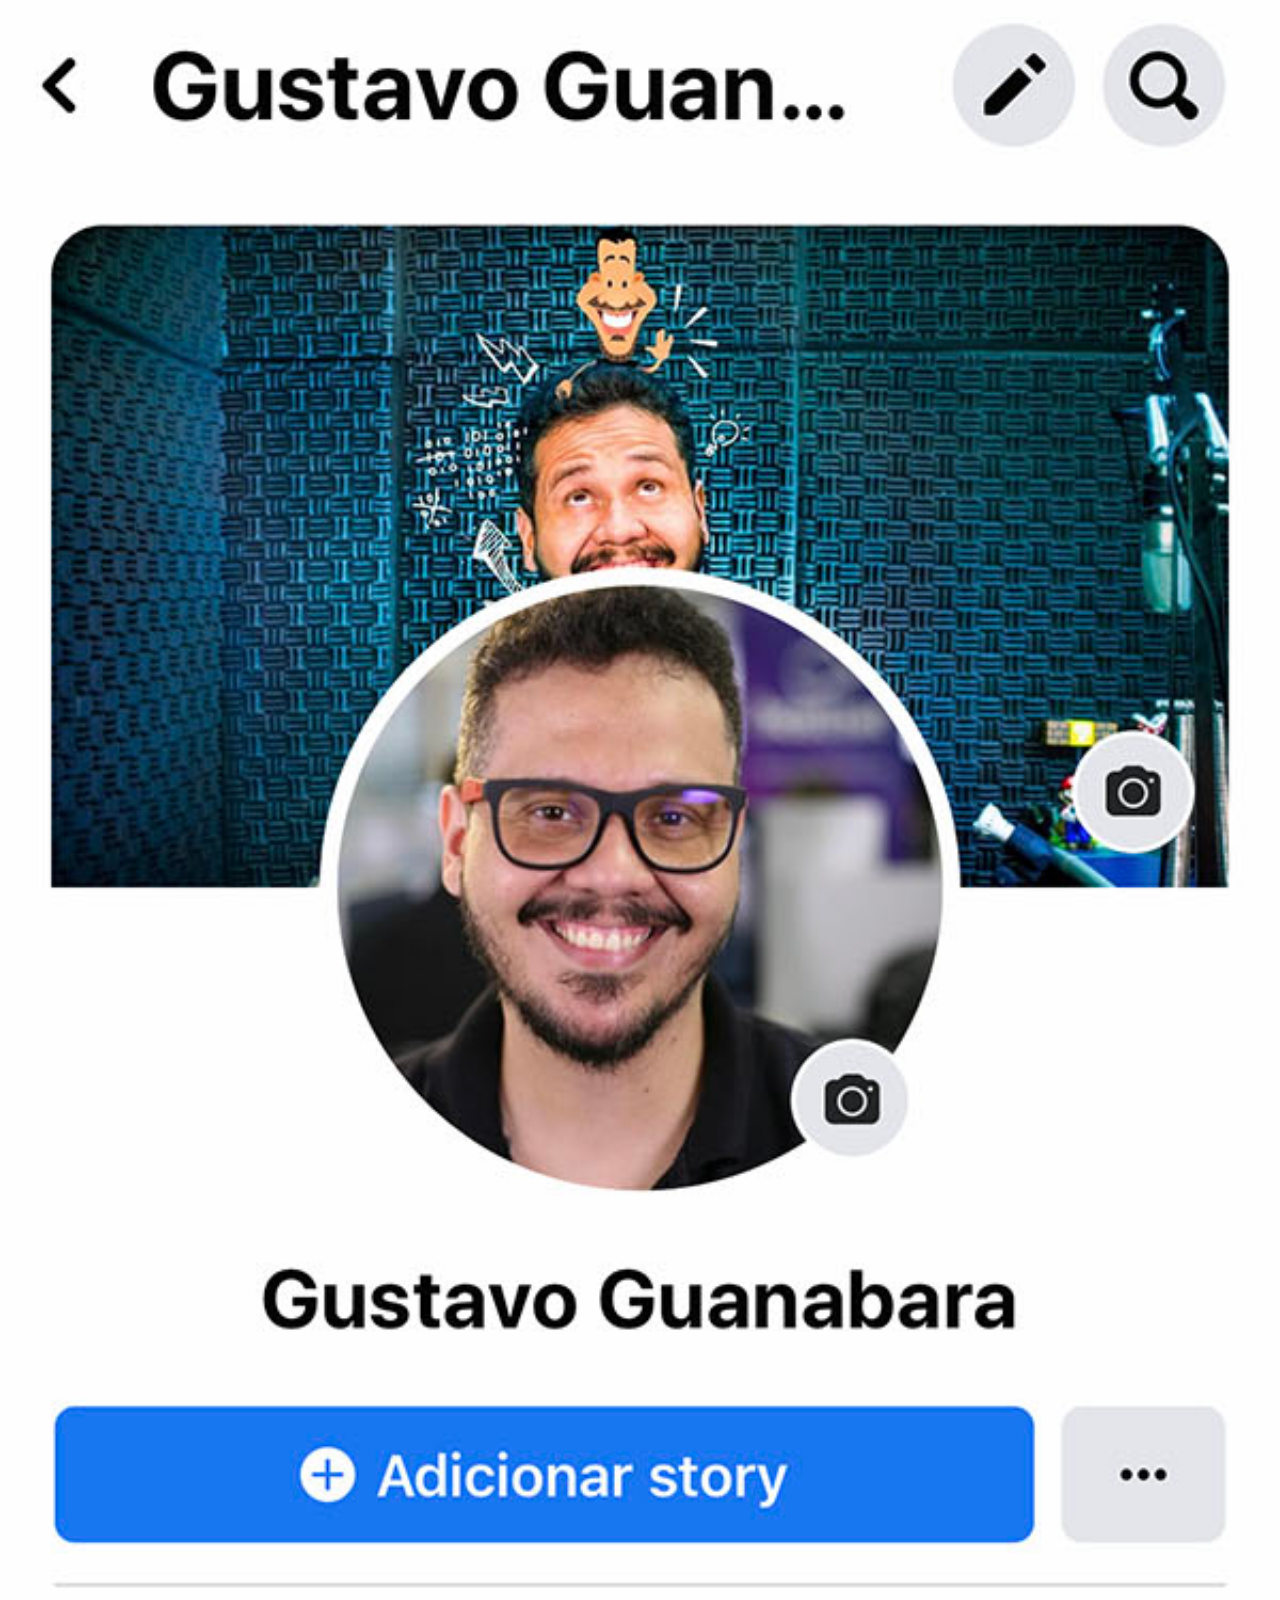
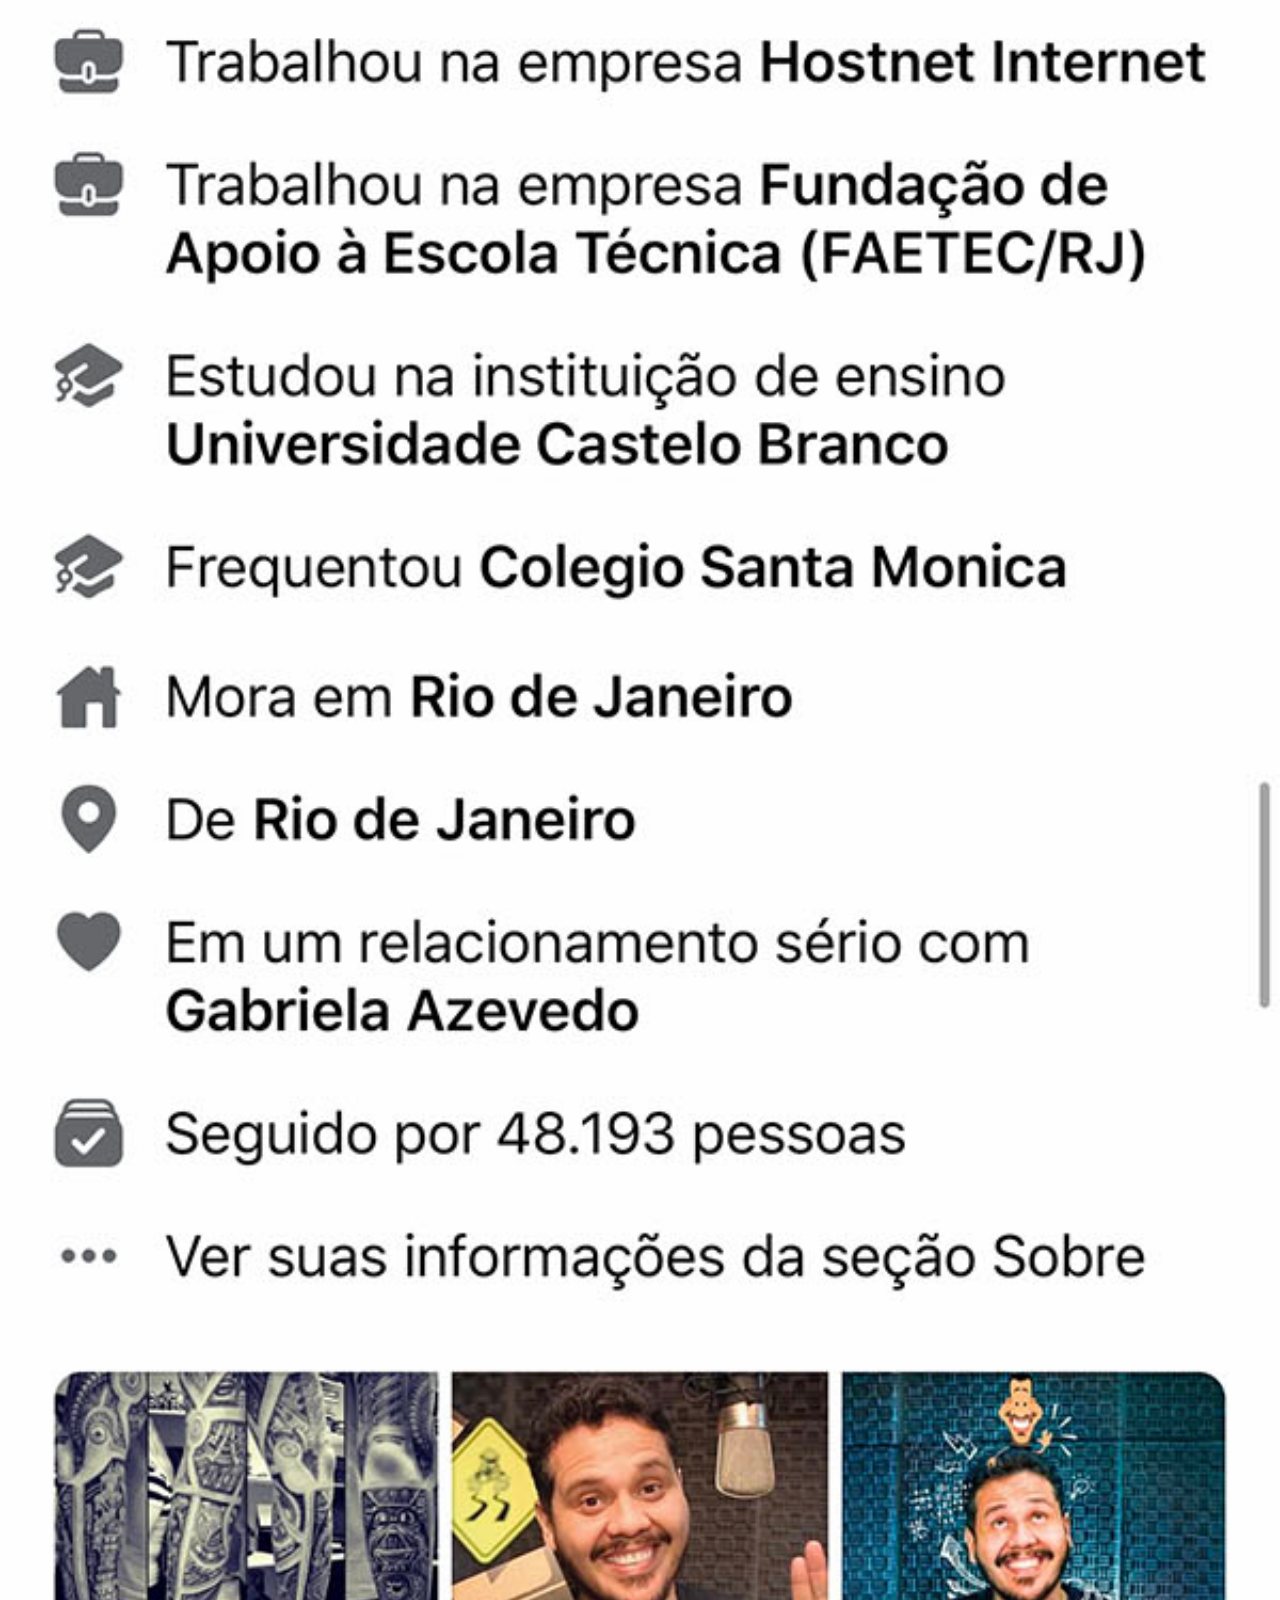
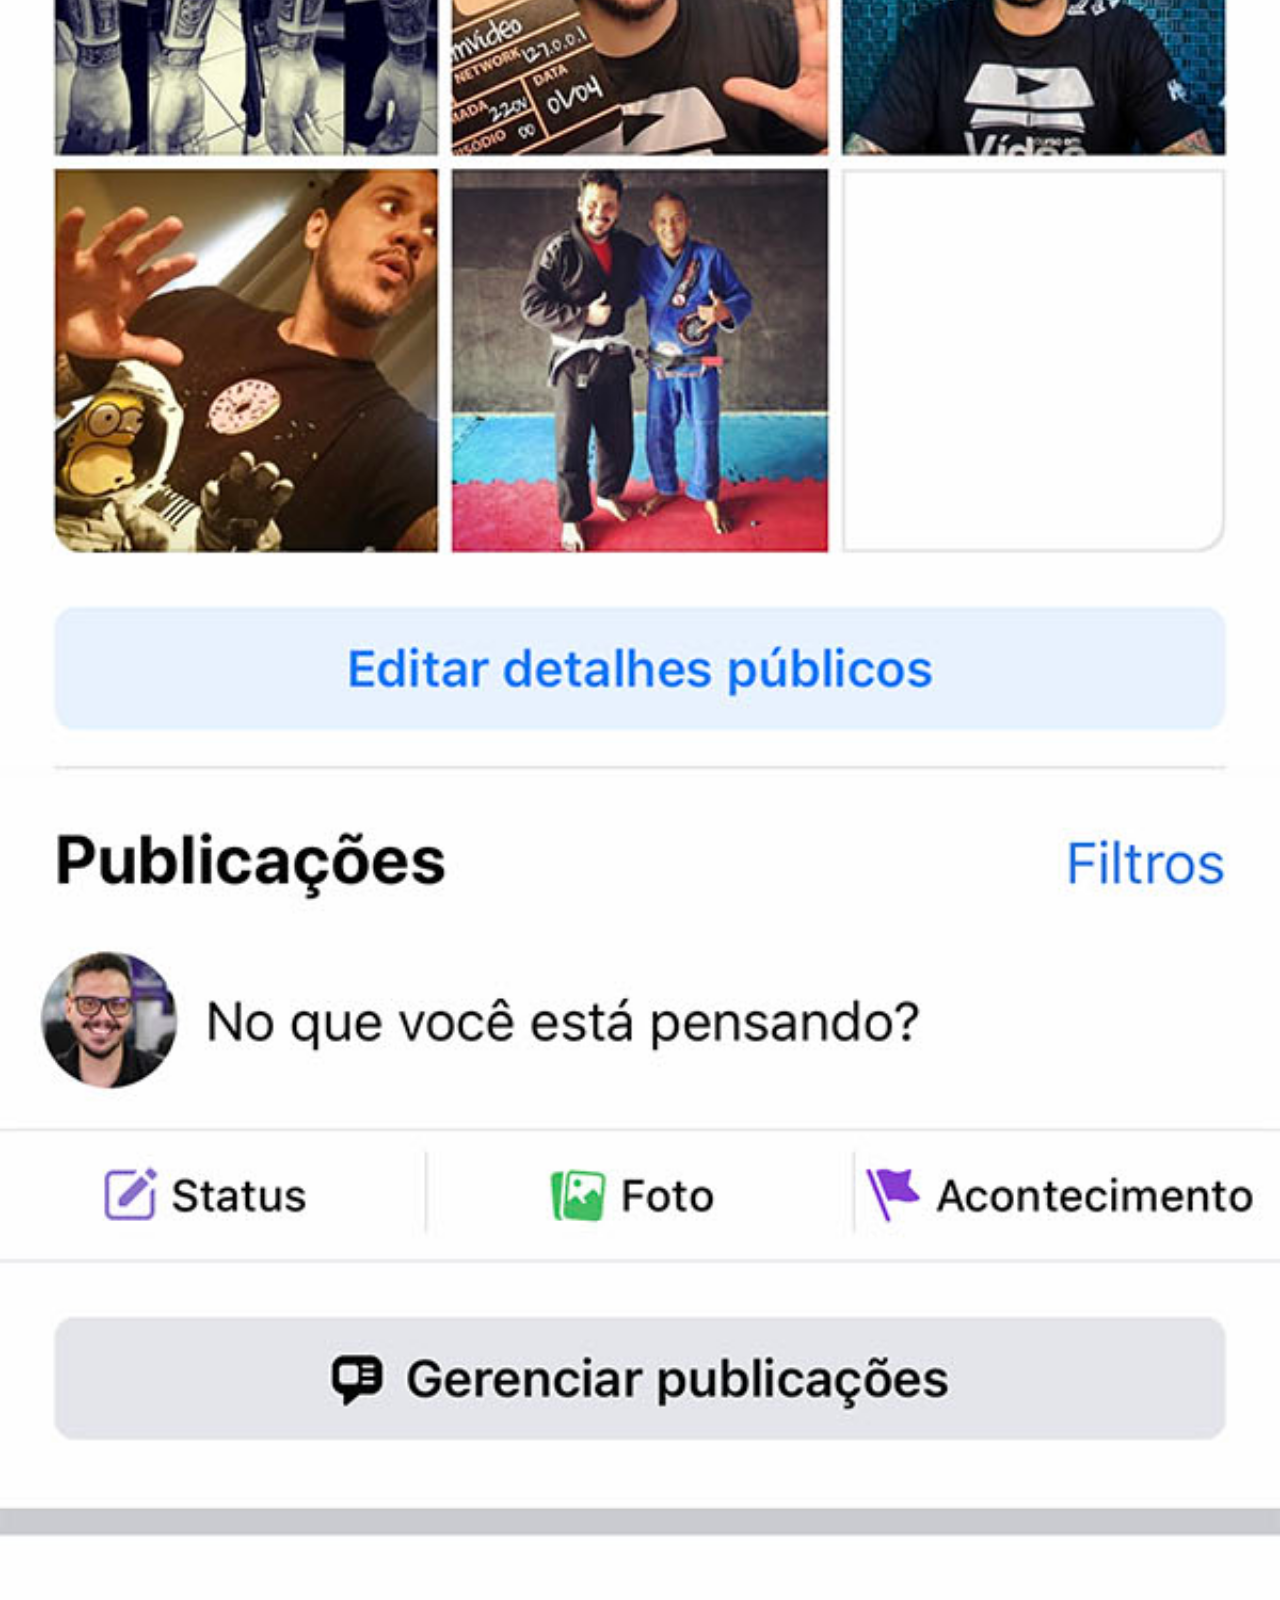
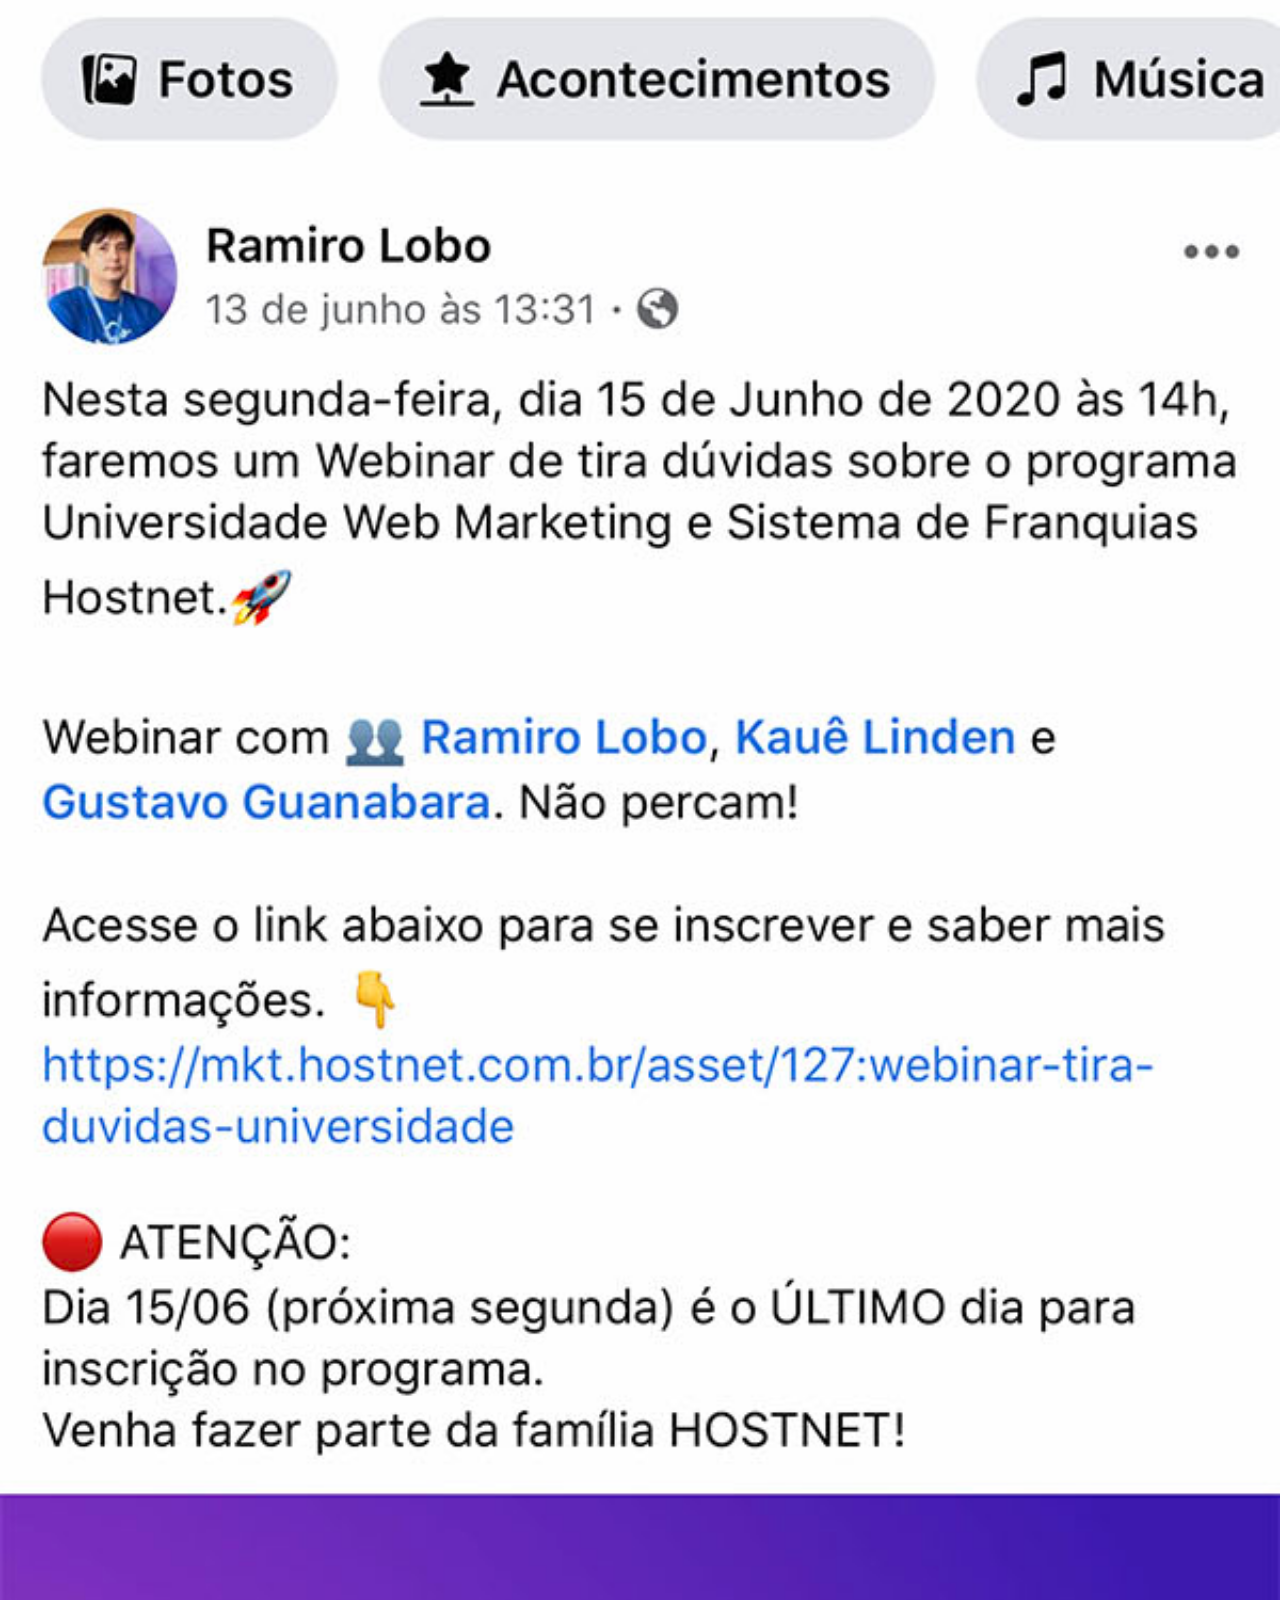
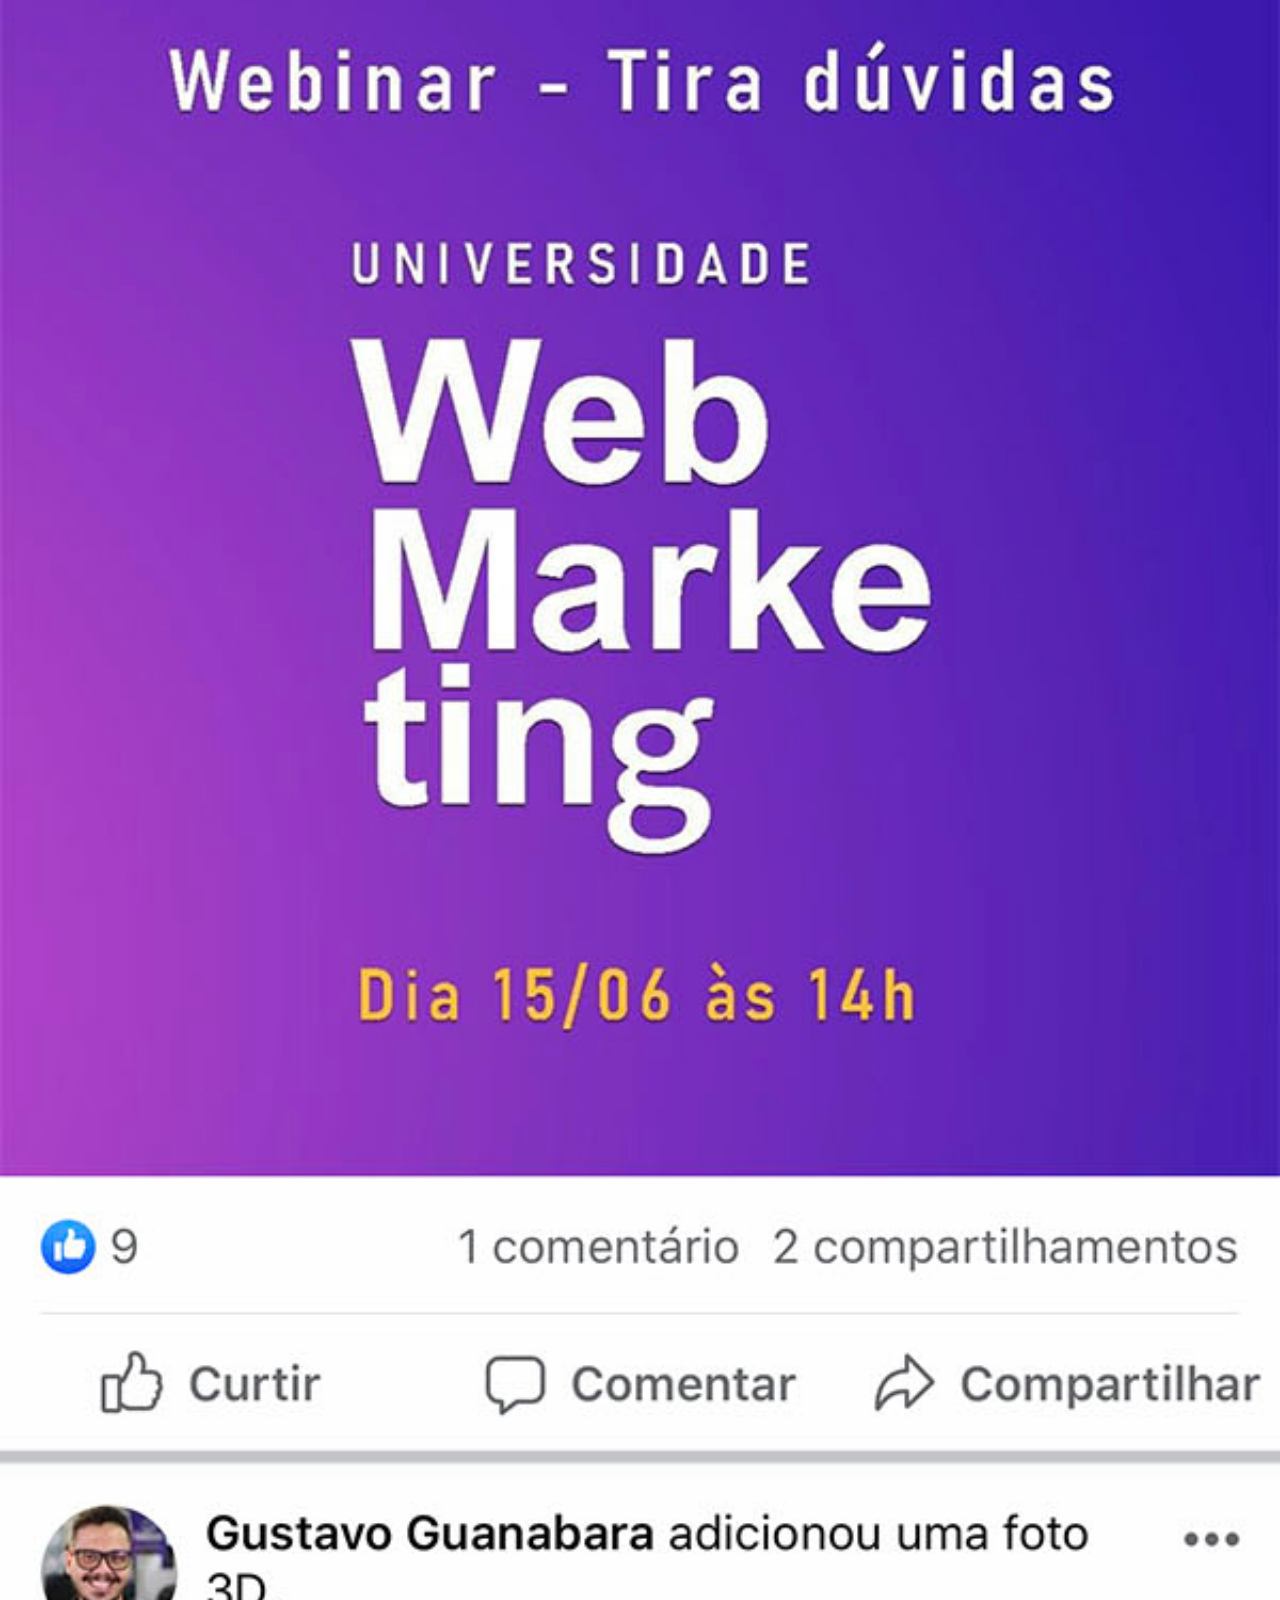
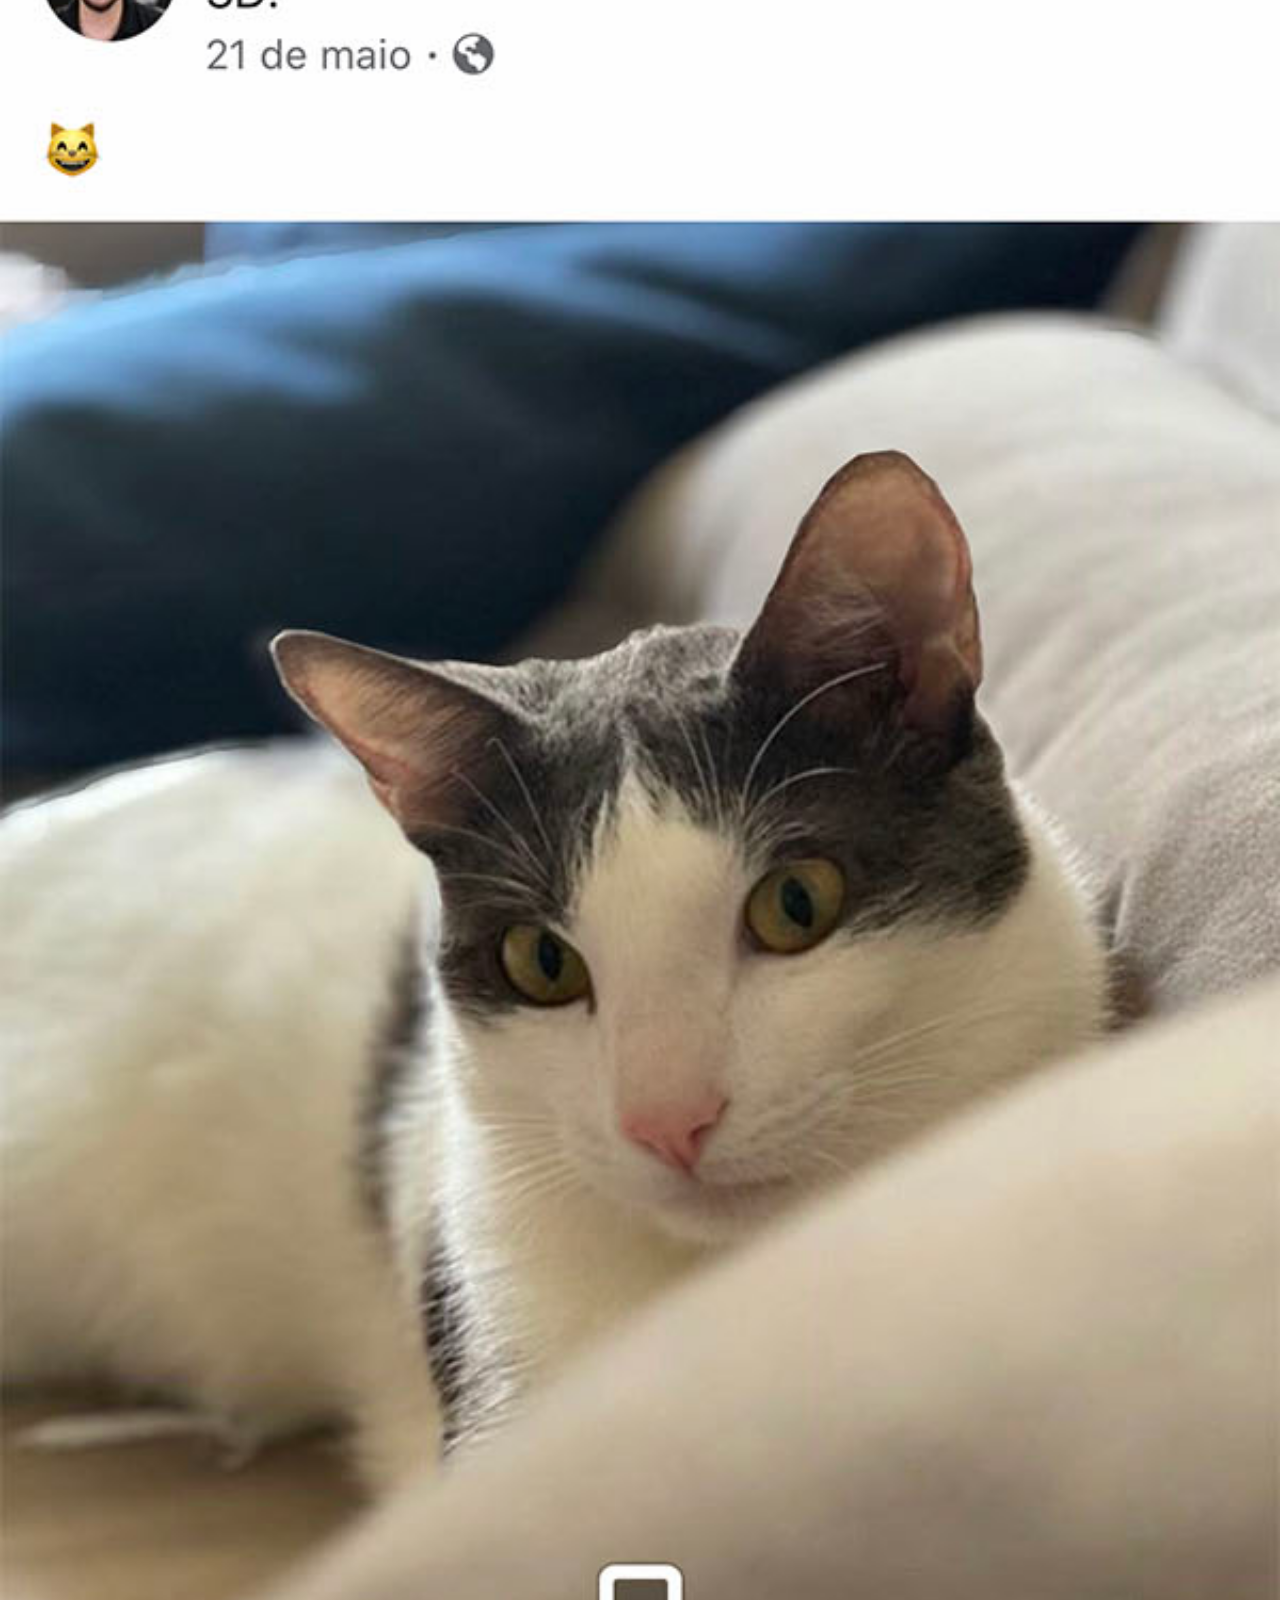
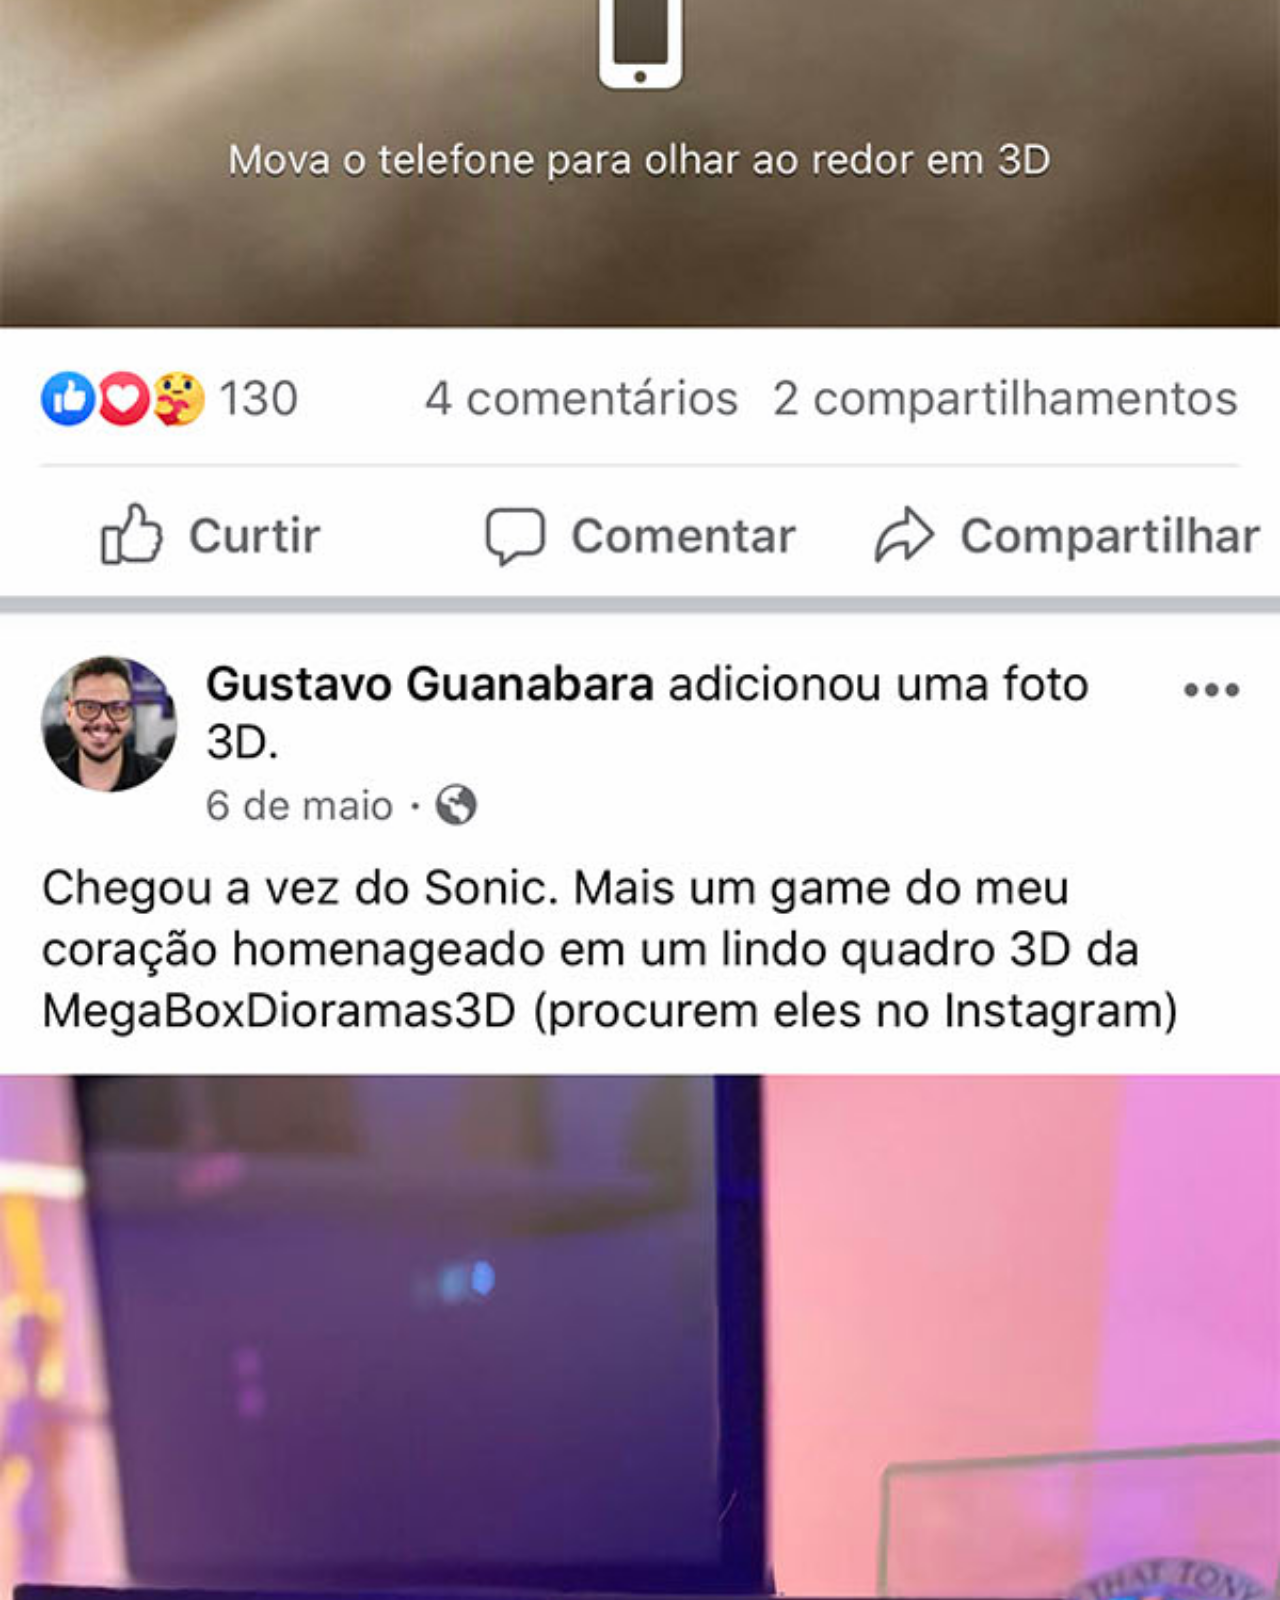
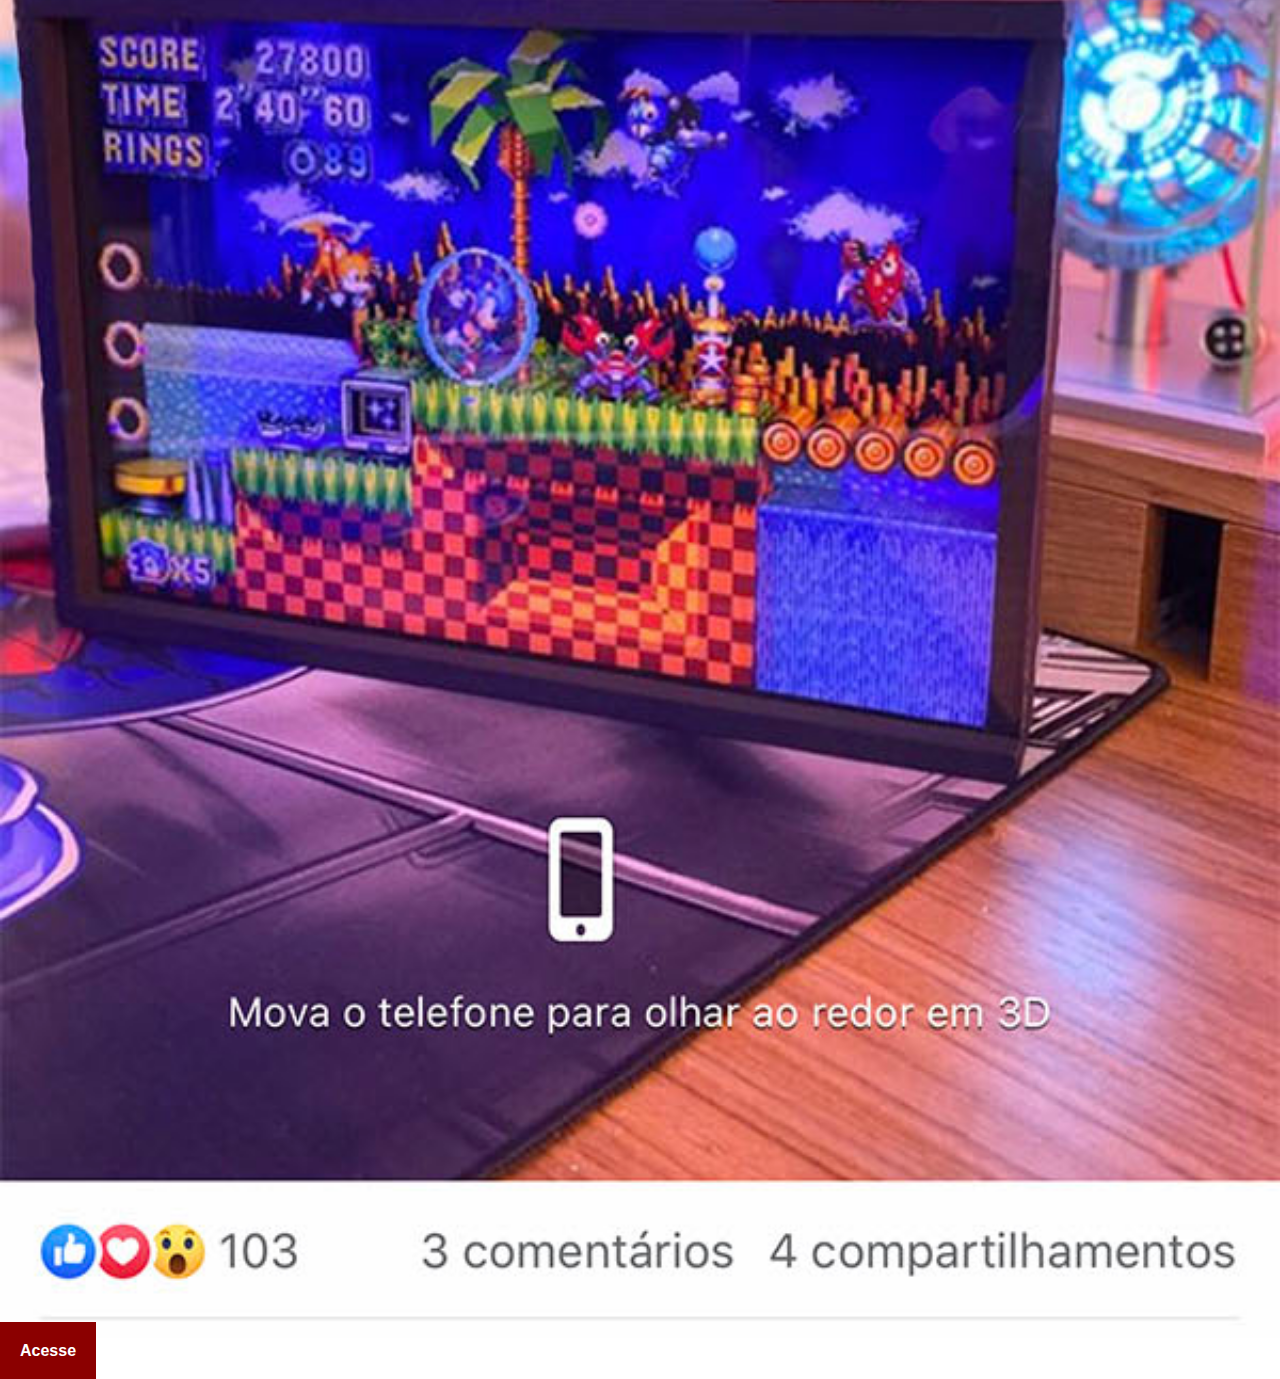
==== facebook.html @ b7812010 "Atualizado o repositório" ====
<!DOCTYPE html>
<html lang="pt-br">
<head>
    <meta charset="UTF-8">
    <meta name="viewport" content="width=device-width, initial-scale=1.0">
    <title>Facebook</title>
    <link rel="stylesheet" href="estilos/social.css">
</head>
<body>
    <img src="imagens/tela-facebook.jpg" alt="FaceBook">
    <a href="https://www.facebook.com/wellington.garciasilva.3?mibextid=ZbWKwL">Acesse</a>
</body>
</html>
---- estilos/social.css ----
@charset "UTF-8";
*{
    margin: 0px;
    padding: 0px;
    font-family: Arial, Helvetica, sans-serif;
}

::-webkit-scrollbar{
    height: 0px;
    width: 0px;
}

img{
    width: 100vw;
}

a{
    display: black;
    background-color: darkred;
    color: white;
    padding: 20px;
    text-align: center;
    font-weight: bolder;
    text-decoration: none;
}

a:hover{
    background-color: red;
}
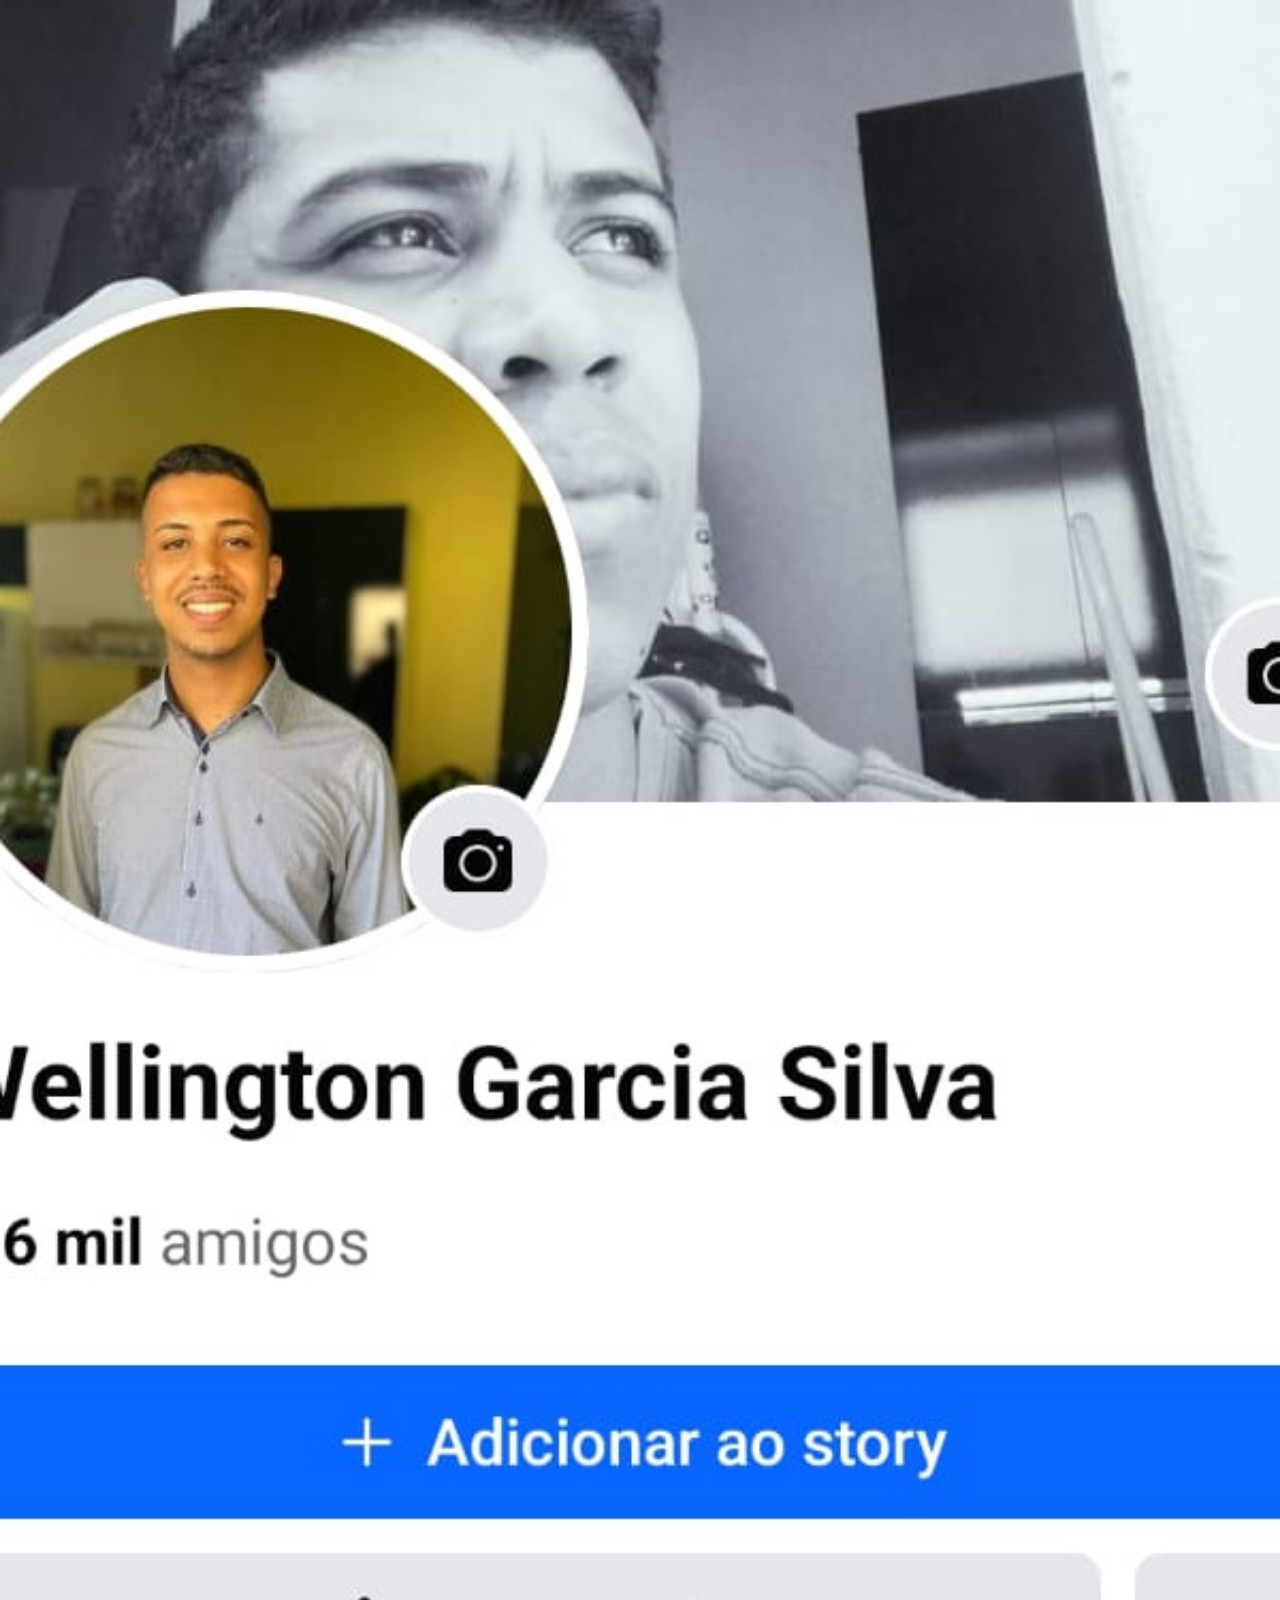
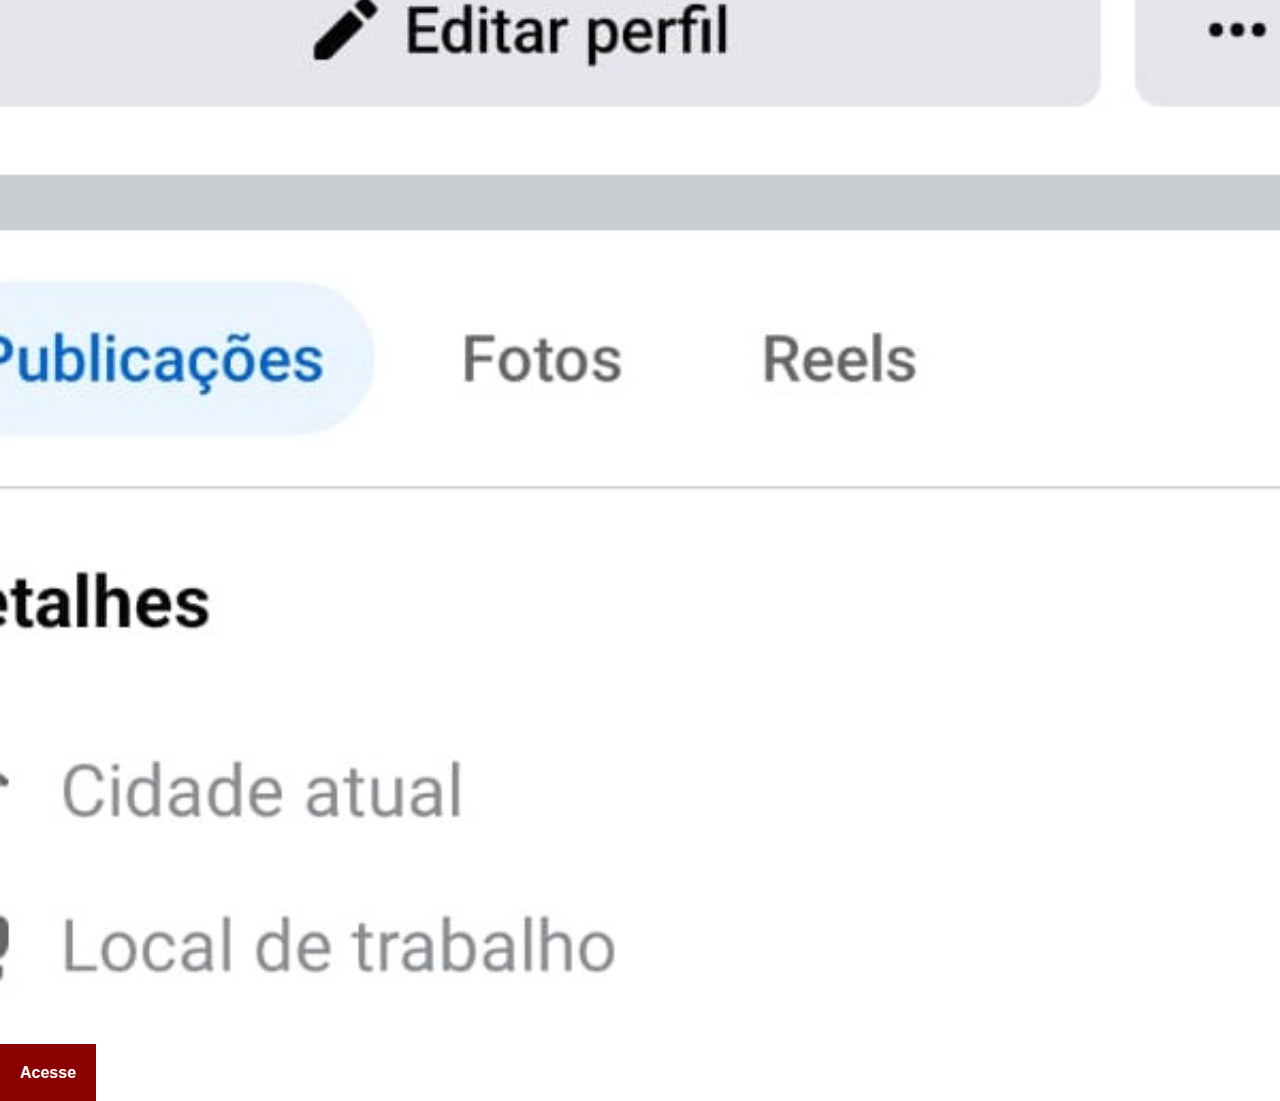
==== commit a314a446: "atualizado" ====
--- a/facebook.html
+++ b/facebook.html
@@ -7,7 +7,7 @@
     <link rel="stylesheet" href="estilos/social.css">
 </head>
 <body>
-    <img src="imagens/tela-facebook.jpg" alt="FaceBook">
+    <img src="imagens/face.jpg" alt="FaceBook">
     <a href="https://www.facebook.com/wellington.garciasilva.3?mibextid=ZbWKwL">Acesse</a>
 </body>
 </html>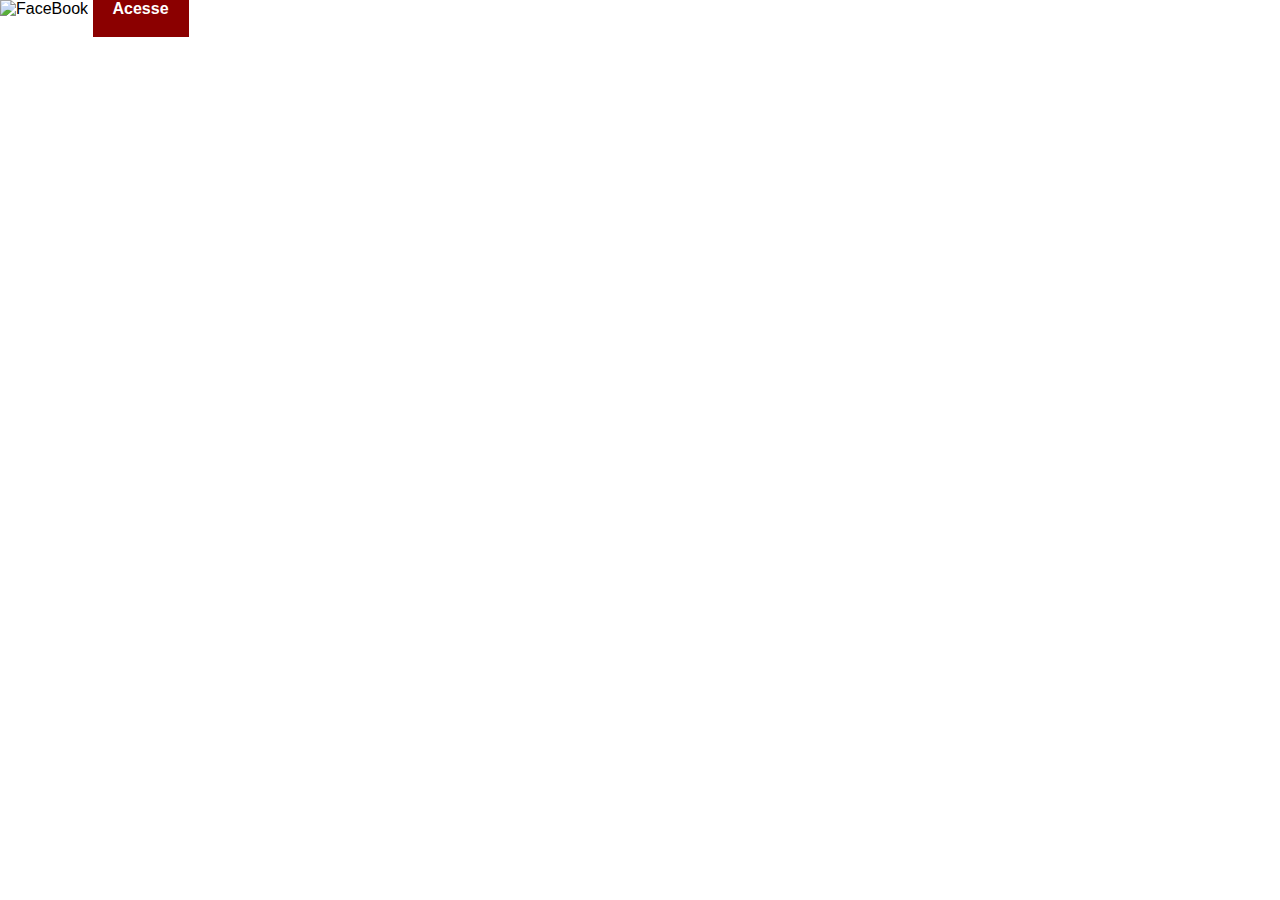
==== commit 4c554531: "a" ====
--- a/facebook.html
+++ b/facebook.html
@@ -7,7 +7,7 @@
     <link rel="stylesheet" href="estilos/social.css">
 </head>
 <body>
-    <img src="imagens/face.jpg" alt="FaceBook">
+    <img src="imagens/face1.jpeg" alt="FaceBook">
     <a href="https://www.facebook.com/wellington.garciasilva.3?mibextid=ZbWKwL">Acesse</a>
 </body>
 </html>